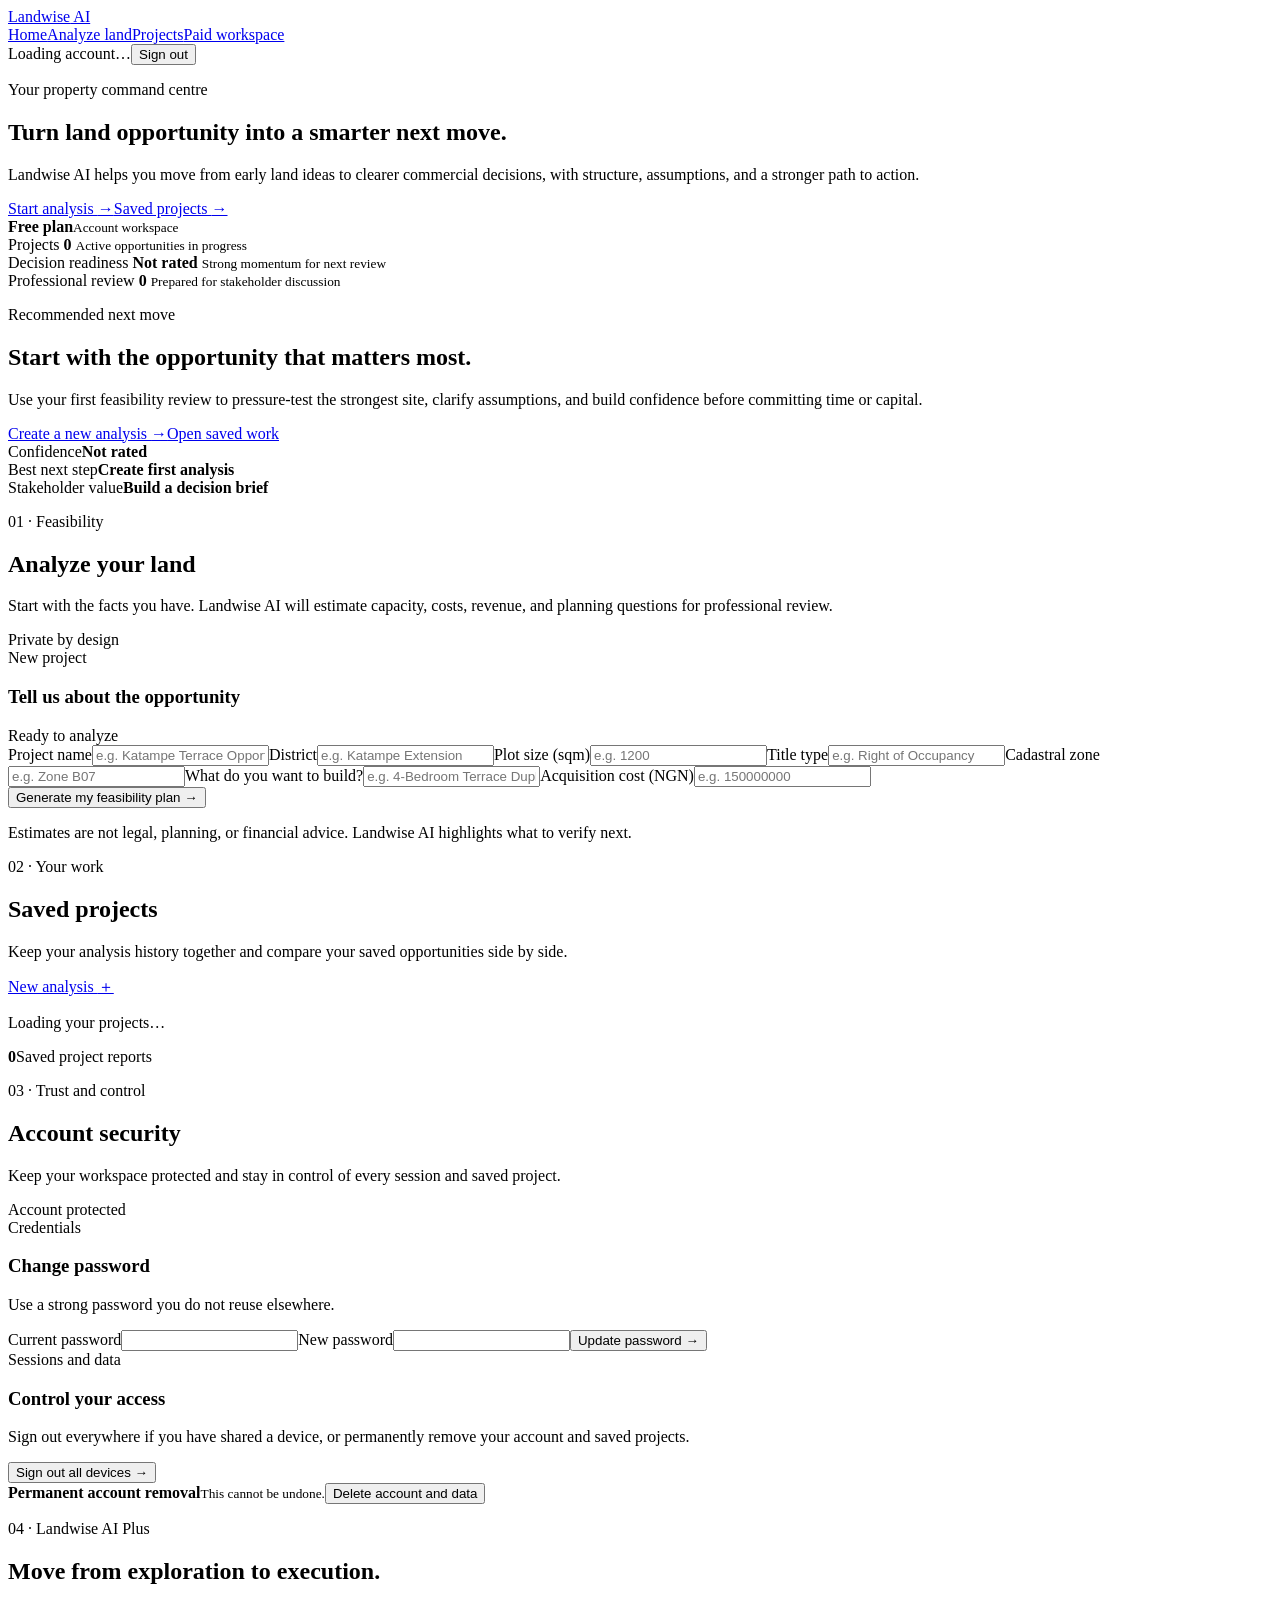
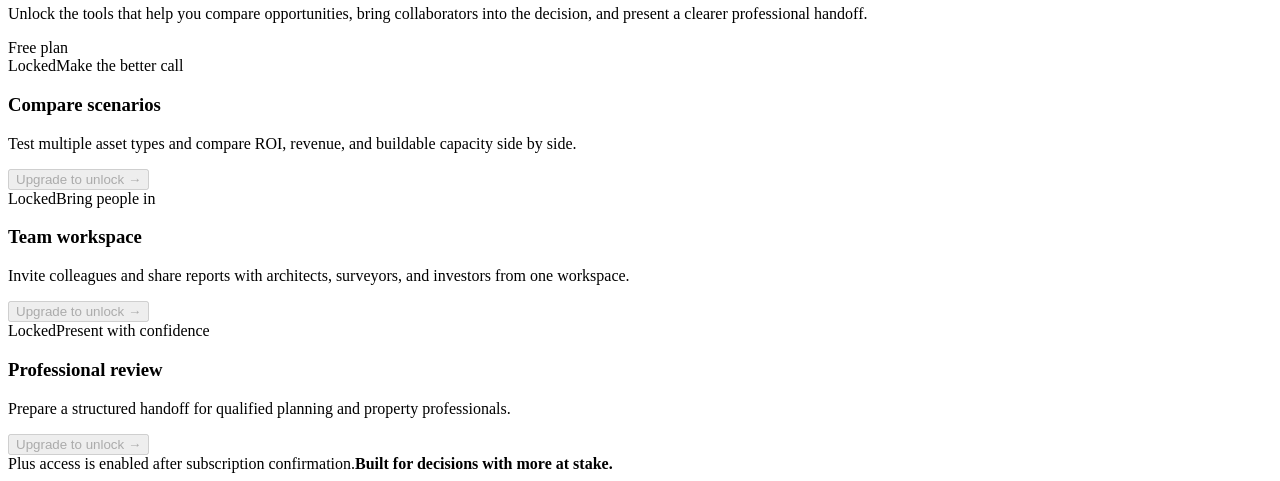
==== app/static/dashboard.html @ 57911a4f "Smooth authenticated history transitions" ====
<!doctype html>
<html lang="en">
  <head><meta charset="UTF-8" /><meta name="viewport" content="width=device-width, initial-scale=1.0" /><title>Workspace | Landwise AI</title><script>if (sessionStorage.getItem('landwise-dashboard-exited') === 'true') document.documentElement.classList.add('history-exit-guard');</script><link rel="icon" type="image/svg+xml" href="/landwise-favicon.svg" /><link rel="stylesheet" href="/style.css?v=20260911-3" /></head>
  <body class="dashboard-page">
    <header class="workspace-header"><a class="brand" href="#home">Landwise<span> AI</span></a><nav class="workspace-tabs" aria-label="Workspace sections"><a class="active" href="#home">Home</a><a href="#analyzer">Analyze land</a><a href="#projects">Projects</a><a href="#premium">Paid workspace</a></nav><div class="account-menu"><span id="user-email">Loading account…</span><button id="logout-button" class="text-button">Sign out</button></div></header>
    <main class="dashboard-shell">
      <section id="home" class="workspace-hero dashboard-hero"><div class="workspace-hero-copy"><p class="eyebrow">Your property command centre</p><h1>Turn land opportunity into a smarter next move.</h1><p>Landwise AI helps you move from early land ideas to clearer commercial decisions, with structure, assumptions, and a stronger path to action.</p><div class="hub-actions"><a class="button button-light" href="#analyzer">Start analysis <span>→</span></a><a class="button button-outline" href="#projects">Saved projects <span>→</span></a></div></div><div class="workspace-status"><span class="status-dot"></span><div><strong id="plan-badge">Free plan</strong><small>Account workspace</small></div></div></section>
      <section class="dashboard-summary home-only" aria-label="Decision snapshot">
        <article class="summary-card">
          <span class="summary-label">Projects</span>
          <strong id="home-project-count">0</strong>
          <small>Active opportunities in progress</small>
        </article>
        <article class="summary-card">
          <span class="summary-label">Decision readiness</span>
          <strong id="home-readiness">Not rated</strong>
          <small>Strong momentum for next review</small>
        </article>
        <article class="summary-card">
          <span class="summary-label">Professional review</span>
          <strong id="home-review-count">0</strong>
          <small>Prepared for stakeholder discussion</small>
        </article>
      </section>
      <section class="dashboard-priority home-only" aria-label="Priority next step">
        <div class="priority-panel">
          <p class="eyebrow">Recommended next move</p>
          <h2>Start with the opportunity that matters most.</h2>
          <p>Use your first feasibility review to pressure-test the strongest site, clarify assumptions, and build confidence before committing time or capital.</p>
          <div class="priority-actions"><a class="button button-primary" href="#analyzer">Create a new analysis <span>→</span></a><a class="button button-secondary" href="#projects">Open saved work</a></div>
        </div>
        <div class="priority-mini">
          <div class="mini-metric"><span>Confidence</span><strong id="home-confidence">Not rated</strong></div>
          <div class="mini-metric"><span>Best next step</span><strong id="home-next-step">Create first analysis</strong></div>
          <div class="mini-metric"><span>Stakeholder value</span><strong id="home-stakeholder-value">Build a decision brief</strong></div>
        </div>
      </section>
      <section id="analyzer" class="workspace-panel analyzer-panel"><div class="panel-heading"><div><p class="eyebrow">01 · Feasibility</p><h2>Analyze your land</h2><p>Start with the facts you have. Landwise AI will estimate capacity, costs, revenue, and planning questions for professional review.</p></div><span class="secure-note">Private by design</span></div><form id="feasibility-form" class="form-card"><div class="form-card-heading"><div><span class="form-kicker">New project</span><h3>Tell us about the opportunity</h3></div><span class="form-progress-label">Ready to analyze</span></div><div class="form-grid"><label class="wide">Project name<input name="project_name" required placeholder="e.g. Katampe Terrace Opportunity" /></label><label>District<input name="district" required placeholder="e.g. Katampe Extension" /></label><label>Plot size (sqm)<input name="plot_size_sqm" type="number" min="1" required placeholder="e.g. 1200" /></label><label>Title type<input name="title_type" required placeholder="e.g. Right of Occupancy" /></label><label>Cadastral zone<input name="cadastral_zone" required placeholder="e.g. Zone B07" /></label><label class="wide">What do you want to build?<input name="target_asset_type" required placeholder="e.g. 4-Bedroom Terrace Duplexes" /></label><label>Acquisition cost (NGN)<input name="acquisition_cost_ngn" type="number" min="0" required placeholder="e.g. 150000000" /></label></div><button class="button button-primary" type="submit" id="submit-button">Generate my feasibility plan <span>→</span></button><p class="form-note">Estimates are not legal, planning, or financial advice. Landwise AI highlights what to verify next.</p></form><div id="error-message" class="message error" hidden></div><section id="results" class="results" hidden><div class="results-heading"><div><p class="eyebrow">Decision brief</p><h2>A clearer path forward</h2><p class="results-subtitle">A working estimate based on your inputs, ready to discuss with your professional team.</p></div><div class="result-actions"><button class="text-button" id="save-project" hidden>Save project</button><button class="text-button" id="new-analysis">Start over</button></div></div><div class="metrics"><article><span>Estimated units</span><strong id="units">—</strong><small>Potential units</small></article><article><span>Estimated ROI</span><strong id="roi">—</strong><small>Based on current assumptions</small></article><article><span>Projected revenue</span><strong id="revenue">—</strong><small>Before other project costs</small></article><article><span>Buildable coverage</span><strong id="coverage">—</strong><small>Maximum ground coverage</small></article></div><div class="result-columns"><article class="result-card"><div class="card-heading"><h3>Planning checklist</h3><span class="review-badge">Review needed</span></div><ul id="notes"></ul></article><article class="result-card marketing"><p class="eyebrow">AI marketing draft</p><h3>Tell the story of your property</h3><p id="marketing-copy"></p><button class="text-button" id="copy-marketing">Copy marketing copy</button></article></div><div class="next-step"><span class="next-icon">→</span><div><strong>Your next best step</strong><span>Verify your title and confirm current FCDA requirements with qualified professionals before investing.</span></div></div></section></section>
      <section id="projects" class="workspace-panel"><div class="panel-heading compact"><div><p class="eyebrow">02 · Your work</p><h2>Saved projects</h2><p>Keep your analysis history together and compare your saved opportunities side by side.</p></div><a class="button button-primary" href="#analyzer">New analysis <span>＋</span></a></div><div id="saved-projects-list" class="saved-projects-list"><p class="muted-small">Loading your projects…</p></div><div id="comparison-panel" class="comparison-panel" hidden><div class="comparison-heading"><div><p class="eyebrow">Scenario comparison</p><h3>Compare selected opportunities</h3></div><span>Compare up to three</span></div><p class="comparison-note">Compare asset type, scale, ROI, and projected revenue side by side.</p><div id="comparison-results"></div><div id="strategic-preview" class="strategic-preview"><div><span class="lock-mark">Landwise AI Plus</span><h4>Make the strategic call with deeper comparison</h4><p>Unlock total investment, estimated profit, confidence, evidence strength, and professional-review status in one decision screen.</p></div><button class="text-button" type="button" disabled>Upgrade to unlock <span>→</span></button></div></div><div class="project-summary"><strong id="project-count">0</strong><span>Saved project reports</span></div></section>
      <section id="security" class="workspace-panel"><div class="panel-heading compact"><div><p class="eyebrow">03 · Trust and control</p><h2>Account security</h2><p>Keep your workspace protected and stay in control of every session and saved project.</p></div><span class="security-status"><span class="status-dot"></span>Account protected</span></div><div class="settings-grid"><form id="change-password-form" class="settings-card"><span class="card-kicker">Credentials</span><h3>Change password</h3><p>Use a strong password you do not reuse elsewhere.</p><label>Current password<input name="current_password" type="password" minlength="8" required /></label><label>New password<input name="new_password" type="password" minlength="8" required /></label><button class="button button-primary" type="submit">Update password <span>→</span></button><p id="password-message" class="message" hidden></p></form><div class="settings-card settings-card-danger"><span class="card-kicker">Sessions and data</span><h3>Control your access</h3><p>Sign out everywhere if you have shared a device, or permanently remove your account and saved projects.</p><button id="logout-all" class="text-button" type="button">Sign out all devices <span>→</span></button><div class="danger-zone"><strong>Permanent account removal</strong><small>This cannot be undone.</small><button id="delete-account" class="danger-button" type="button">Delete account and data</button></div><p id="account-message" class="message" hidden></p></div></div></section>
      <section id="premium" class="workspace-panel"><div class="panel-heading compact"><div><p class="eyebrow">04 · Landwise AI Plus</p><h2>Move from exploration to execution.</h2><p>Unlock the tools that help you compare opportunities, bring collaborators into the decision, and present a clearer professional handoff.</p></div><span class="plan-badge">Free plan</span></div><div class="premium-grid"><article class="premium-card locked"><span class="lock-mark">Locked</span><span class="feature-label">Make the better call</span><h3>Compare scenarios</h3><p>Test multiple asset types and compare ROI, revenue, and buildable capacity side by side.</p><button class="text-button" disabled>Upgrade to unlock <span>→</span></button></article><article class="premium-card locked"><span class="lock-mark">Locked</span><span class="feature-label">Bring people in</span><h3>Team workspace</h3><p>Invite colleagues and share reports with architects, surveyors, and investors from one workspace.</p><button class="text-button" disabled>Upgrade to unlock <span>→</span></button></article><article class="premium-card locked"><span class="lock-mark">Locked</span><span class="feature-label">Present with confidence</span><h3>Professional review</h3><p>Prepare a structured handoff for qualified planning and property professionals.</p><button class="text-button" disabled>Upgrade to unlock <span>→</span></button></article></div><div class="premium-footer"><span>Plus access is enabled after subscription confirmation.</span><strong>Built for decisions with more at stake.</strong></div></section>
    </main><script src="/app.js"></script><script src="/dashboard.js?v=20260911-7"></script>
  </body>
</html>
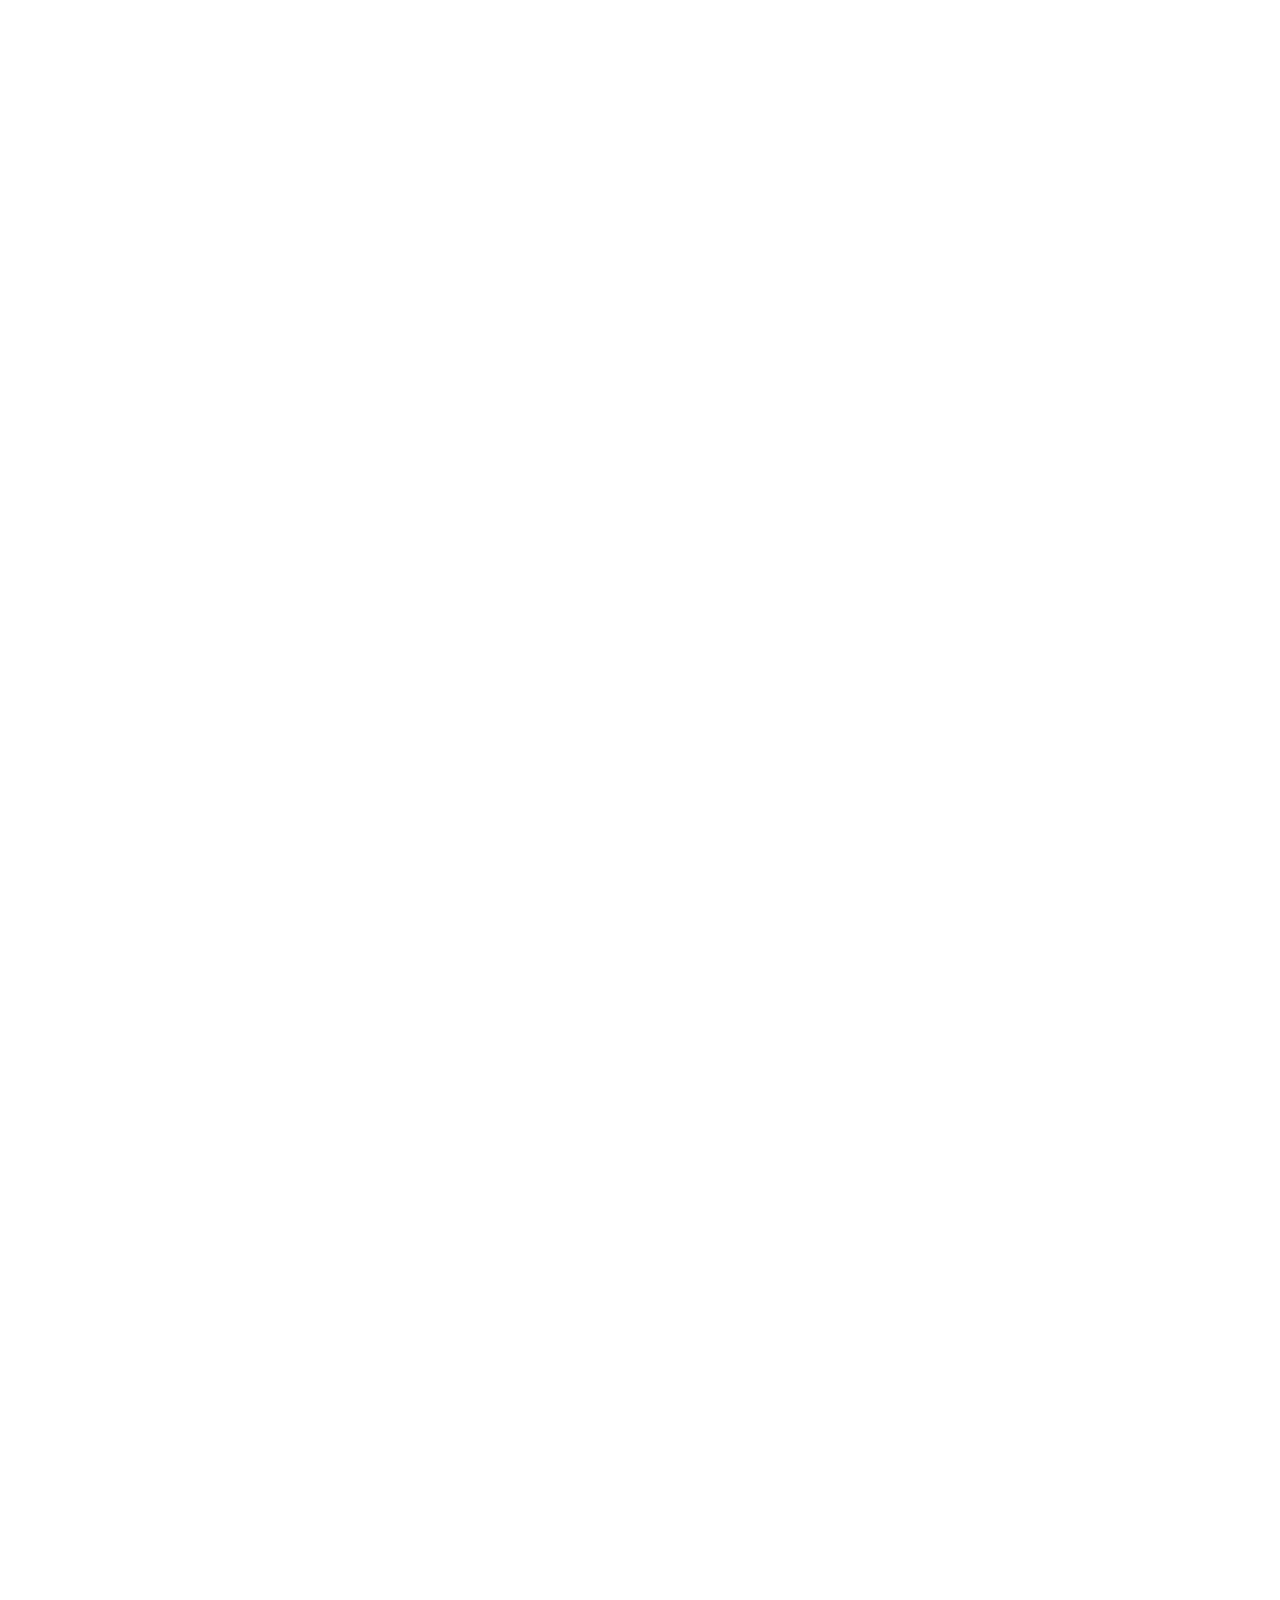
==== commit 8705e4e3: "Remove first dashboard restore flash" ====
--- a/app/static/dashboard.html
+++ b/app/static/dashboard.html
@@ -1,7 +1,7 @@
 <!doctype html>
 <html lang="en">
-  <head><meta charset="UTF-8" /><meta name="viewport" content="width=device-width, initial-scale=1.0" /><title>Workspace | Landwise AI</title><script>if (sessionStorage.getItem('landwise-dashboard-exited') === 'true') document.documentElement.classList.add('history-exit-guard');</script><link rel="icon" type="image/svg+xml" href="/landwise-favicon.svg" /><link rel="stylesheet" href="/style.css?v=20260911-3" /></head>
-  <body class="dashboard-page">
+  <head><meta charset="UTF-8" /><meta name="viewport" content="width=device-width, initial-scale=1.0" /><title>Workspace | Landwise AI</title><style>html.dashboard-preload body{opacity:0!important;visibility:hidden!important}</style><script>document.documentElement.classList.add('dashboard-preload');if (sessionStorage.getItem('landwise-history-boundary') === 'true') document.documentElement.classList.add('history-boundary');</script><link rel="icon" type="image/svg+xml" href="/landwise-favicon.svg" /><link rel="stylesheet" href="/style.css?v=20260911-5" /></head>
+  <body class="dashboard-page is-loading">
     <header class="workspace-header"><a class="brand" href="#home">Landwise<span> AI</span></a><nav class="workspace-tabs" aria-label="Workspace sections"><a class="active" href="#home">Home</a><a href="#analyzer">Analyze land</a><a href="#projects">Projects</a><a href="#premium">Paid workspace</a></nav><div class="account-menu"><span id="user-email">Loading account…</span><button id="logout-button" class="text-button">Sign out</button></div></header>
     <main class="dashboard-shell">
       <section id="home" class="workspace-hero dashboard-hero"><div class="workspace-hero-copy"><p class="eyebrow">Your property command centre</p><h1>Turn land opportunity into a smarter next move.</h1><p>Landwise AI helps you move from early land ideas to clearer commercial decisions, with structure, assumptions, and a stronger path to action.</p><div class="hub-actions"><a class="button button-light" href="#analyzer">Start analysis <span>→</span></a><a class="button button-outline" href="#projects">Saved projects <span>→</span></a></div></div><div class="workspace-status"><span class="status-dot"></span><div><strong id="plan-badge">Free plan</strong><small>Account workspace</small></div></div></section>
@@ -39,6 +39,6 @@
       <section id="projects" class="workspace-panel"><div class="panel-heading compact"><div><p class="eyebrow">02 · Your work</p><h2>Saved projects</h2><p>Keep your analysis history together and compare your saved opportunities side by side.</p></div><a class="button button-primary" href="#analyzer">New analysis <span>＋</span></a></div><div id="saved-projects-list" class="saved-projects-list"><p class="muted-small">Loading your projects…</p></div><div id="comparison-panel" class="comparison-panel" hidden><div class="comparison-heading"><div><p class="eyebrow">Scenario comparison</p><h3>Compare selected opportunities</h3></div><span>Compare up to three</span></div><p class="comparison-note">Compare asset type, scale, ROI, and projected revenue side by side.</p><div id="comparison-results"></div><div id="strategic-preview" class="strategic-preview"><div><span class="lock-mark">Landwise AI Plus</span><h4>Make the strategic call with deeper comparison</h4><p>Unlock total investment, estimated profit, confidence, evidence strength, and professional-review status in one decision screen.</p></div><button class="text-button" type="button" disabled>Upgrade to unlock <span>→</span></button></div></div><div class="project-summary"><strong id="project-count">0</strong><span>Saved project reports</span></div></section>
       <section id="security" class="workspace-panel"><div class="panel-heading compact"><div><p class="eyebrow">03 · Trust and control</p><h2>Account security</h2><p>Keep your workspace protected and stay in control of every session and saved project.</p></div><span class="security-status"><span class="status-dot"></span>Account protected</span></div><div class="settings-grid"><form id="change-password-form" class="settings-card"><span class="card-kicker">Credentials</span><h3>Change password</h3><p>Use a strong password you do not reuse elsewhere.</p><label>Current password<input name="current_password" type="password" minlength="8" required /></label><label>New password<input name="new_password" type="password" minlength="8" required /></label><button class="button button-primary" type="submit">Update password <span>→</span></button><p id="password-message" class="message" hidden></p></form><div class="settings-card settings-card-danger"><span class="card-kicker">Sessions and data</span><h3>Control your access</h3><p>Sign out everywhere if you have shared a device, or permanently remove your account and saved projects.</p><button id="logout-all" class="text-button" type="button">Sign out all devices <span>→</span></button><div class="danger-zone"><strong>Permanent account removal</strong><small>This cannot be undone.</small><button id="delete-account" class="danger-button" type="button">Delete account and data</button></div><p id="account-message" class="message" hidden></p></div></div></section>
       <section id="premium" class="workspace-panel"><div class="panel-heading compact"><div><p class="eyebrow">04 · Landwise AI Plus</p><h2>Move from exploration to execution.</h2><p>Unlock the tools that help you compare opportunities, bring collaborators into the decision, and present a clearer professional handoff.</p></div><span class="plan-badge">Free plan</span></div><div class="premium-grid"><article class="premium-card locked"><span class="lock-mark">Locked</span><span class="feature-label">Make the better call</span><h3>Compare scenarios</h3><p>Test multiple asset types and compare ROI, revenue, and buildable capacity side by side.</p><button class="text-button" disabled>Upgrade to unlock <span>→</span></button></article><article class="premium-card locked"><span class="lock-mark">Locked</span><span class="feature-label">Bring people in</span><h3>Team workspace</h3><p>Invite colleagues and share reports with architects, surveyors, and investors from one workspace.</p><button class="text-button" disabled>Upgrade to unlock <span>→</span></button></article><article class="premium-card locked"><span class="lock-mark">Locked</span><span class="feature-label">Present with confidence</span><h3>Professional review</h3><p>Prepare a structured handoff for qualified planning and property professionals.</p><button class="text-button" disabled>Upgrade to unlock <span>→</span></button></article></div><div class="premium-footer"><span>Plus access is enabled after subscription confirmation.</span><strong>Built for decisions with more at stake.</strong></div></section>
-    </main><script src="/app.js"></script><script src="/dashboard.js?v=20260911-7"></script>
+    </main><script src="/app.js"></script><script src="/dashboard.js?v=20260911-8"></script>
   </body>
 </html>
